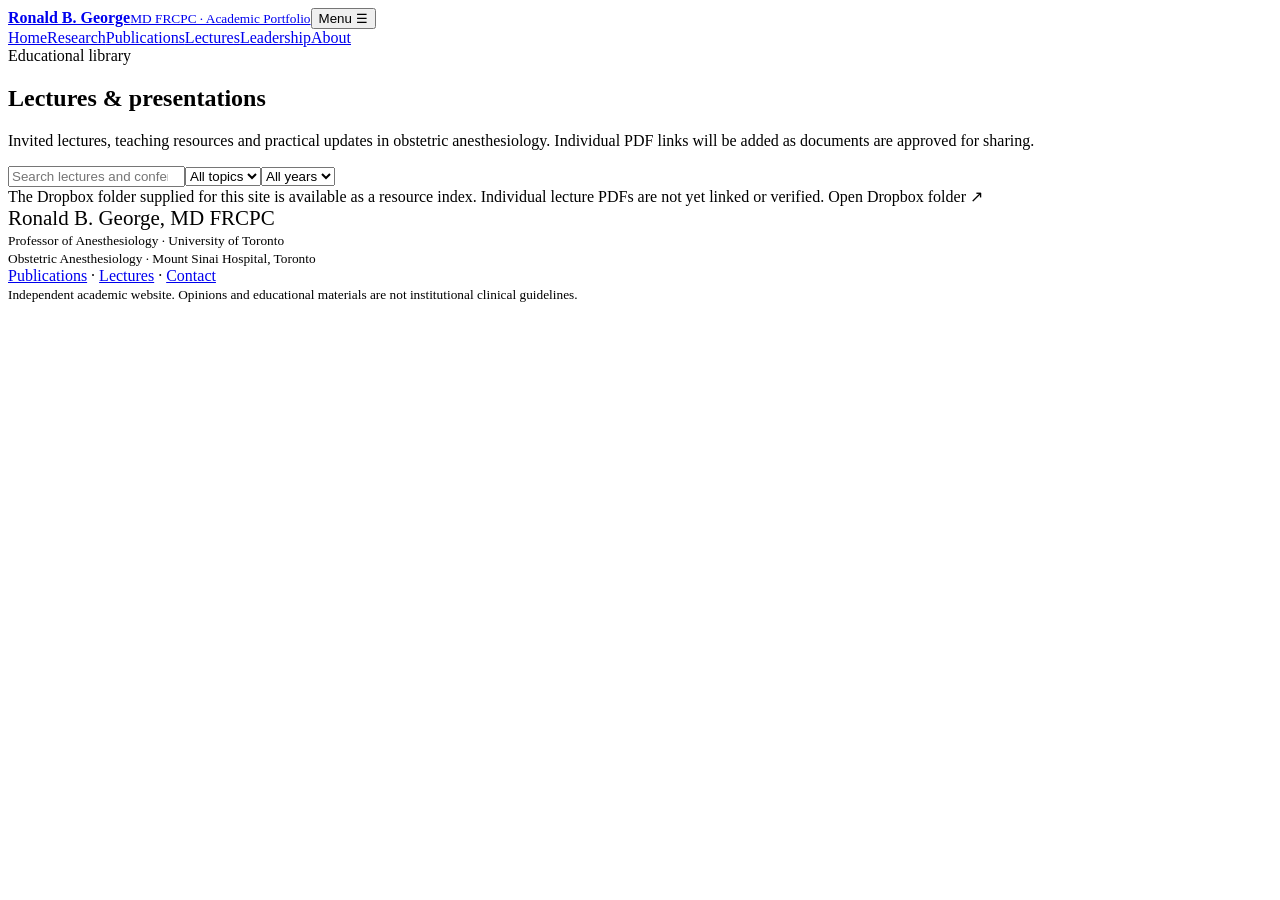
==== lectures.html @ 8bd41354 "Add files via upload" ====
<!doctype html><html lang="en"><head><meta charset="utf-8"><meta name="viewport" content="width=device-width,initial-scale=1"><meta name="description" content="Academic portfolio and educational library of Ronald B. George, MD FRCPC: obstetric anesthesiology research, publications, lectures and leadership."><title>Lectures | Ronald B. George</title><link rel="stylesheet" href="assets/style.css"></head><body><header class="site-header"><div class="container header-inner"><a class="brand" href="index.html"><strong>Ronald B. George</strong><small>MD FRCPC · Academic Portfolio</small></a><button class="menu-toggle" onclick="document.querySelector('.nav').classList.toggle('open')" aria-label="Toggle navigation">Menu ☰</button><nav class="nav" aria-label="Main navigation"><a href="index.html" data-nav="home">Home</a><a href="research.html" data-nav="research">Research</a><a href="publications.html" data-nav="publications">Publications</a><a href="lectures.html" data-nav="lectures">Lectures</a><a href="leadership.html" data-nav="leadership">Leadership</a><a href="about.html" data-nav="about">About</a></nav></div></header><section class="page-intro"><div class="container"><div class="eyebrow">Educational library</div><h1>Lectures & presentations</h1><p>Invited lectures, teaching resources and practical updates in obstetric anesthesiology. Individual PDF links will be added as documents are approved for sharing.</p></div></section><section class="section"><div class="container"><div class="toolbar"><input id="lecture-search" type="search" placeholder="Search lectures and conferences…" aria-label="Search lectures"><select id="lecture-topic" aria-label="Topic"><option value="">All topics</option></select><select id="lecture-year" aria-label="Year"><option value="">All years</option></select></div><div class="result-count" id="lecture-count"></div><div id="lecture-grid" class="cards"></div><div class="notice">The Dropbox folder supplied for this site is available as a resource index. Individual lecture PDFs are not yet linked or verified. <a id="dropbox-folder" target="_blank" rel="noopener noreferrer">Open Dropbox folder ↗</a></div></div></section><footer class="footer"><div class="container footer-inner"><div><div style="font-family:Georgia,serif;font-size:21px">Ronald B. George, MD FRCPC</div><small>Professor of Anesthesiology · University of Toronto<br>Obstetric Anesthesiology · Mount Sinai Hospital, Toronto</small></div><div><a href="publications.html">Publications</a> · <a href="lectures.html">Lectures</a> · <a href="about.html">Contact</a><br><small>Independent academic website. Opinions and educational materials are not institutional clinical guidelines.</small></div></div></footer><script>document.querySelector('[data-nav="lectures"]')?.classList.add('active');</script><script src="data/lectures.js"></script><script src="assets/site.js"></script><script>initLectures();document.getElementById('dropbox-folder').href=DROPBOX_FOLDER;</script></body></html>
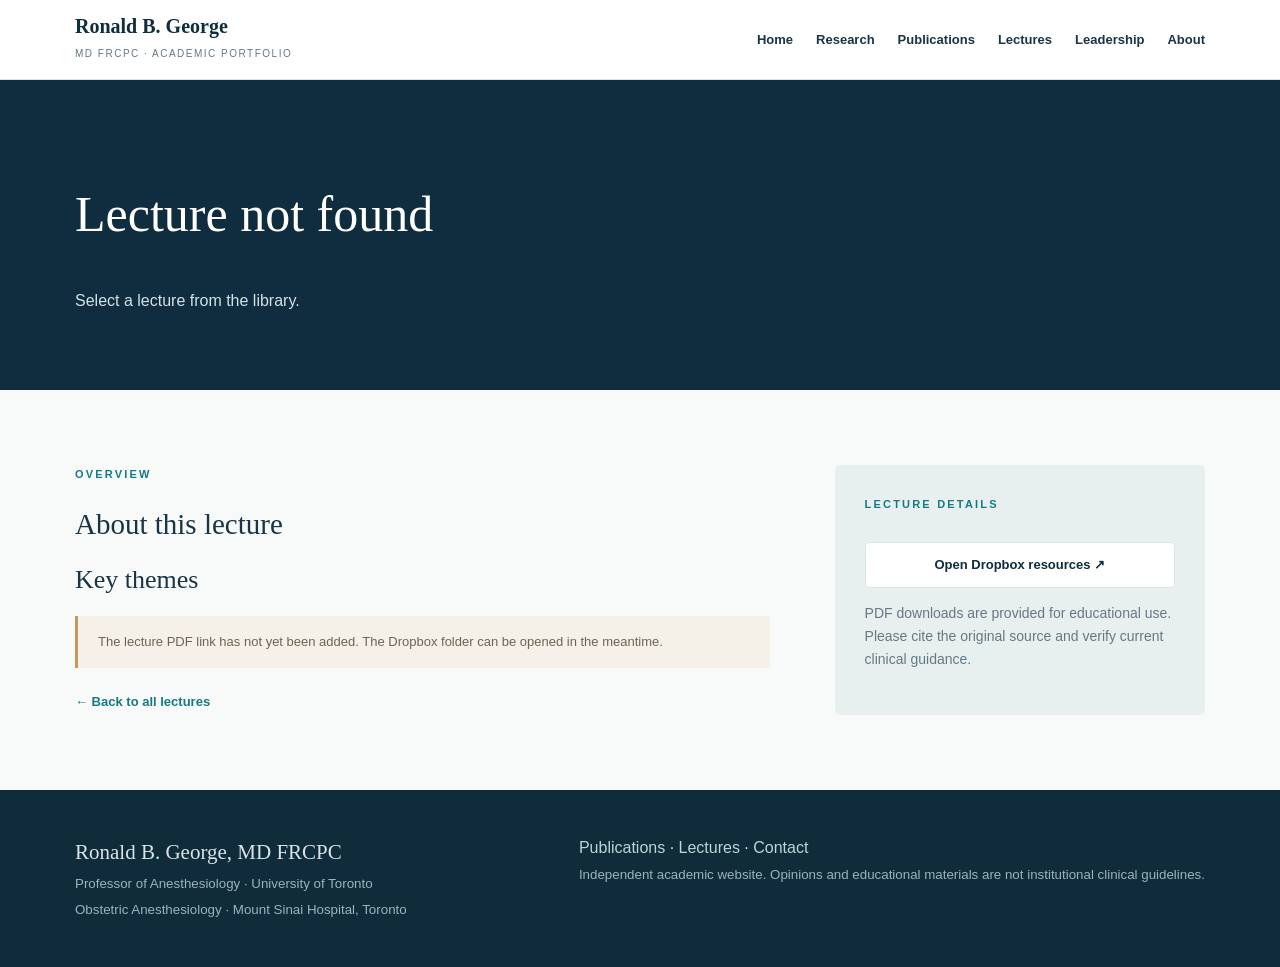
==== commit 8444607d: "Rename lecture.html to lectures.html" ====
--- a/lectures.html
+++ b/lectures.html
@@ -1 +1 @@
-<!doctype html><html lang="en"><head><meta charset="utf-8"><meta name="viewport" content="width=device-width,initial-scale=1"><meta name="description" content="Academic portfolio and educational library of Ronald B. George, MD FRCPC: obstetric anesthesiology research, publications, lectures and leadership."><title>Lectures | Ronald B. George</title><link rel="stylesheet" href="assets/style.css"></head><body><header class="site-header"><div class="container header-inner"><a class="brand" href="index.html"><strong>Ronald B. George</strong><small>MD FRCPC · Academic Portfolio</small></a><button class="menu-toggle" onclick="document.querySelector('.nav').classList.toggle('open')" aria-label="Toggle navigation">Menu ☰</button><nav class="nav" aria-label="Main navigation"><a href="index.html" data-nav="home">Home</a><a href="research.html" data-nav="research">Research</a><a href="publications.html" data-nav="publications">Publications</a><a href="lectures.html" data-nav="lectures">Lectures</a><a href="leadership.html" data-nav="leadership">Leadership</a><a href="about.html" data-nav="about">About</a></nav></div></header><section class="page-intro"><div class="container"><div class="eyebrow">Educational library</div><h1>Lectures & presentations</h1><p>Invited lectures, teaching resources and practical updates in obstetric anesthesiology. Individual PDF links will be added as documents are approved for sharing.</p></div></section><section class="section"><div class="container"><div class="toolbar"><input id="lecture-search" type="search" placeholder="Search lectures and conferences…" aria-label="Search lectures"><select id="lecture-topic" aria-label="Topic"><option value="">All topics</option></select><select id="lecture-year" aria-label="Year"><option value="">All years</option></select></div><div class="result-count" id="lecture-count"></div><div id="lecture-grid" class="cards"></div><div class="notice">The Dropbox folder supplied for this site is available as a resource index. Individual lecture PDFs are not yet linked or verified. <a id="dropbox-folder" target="_blank" rel="noopener noreferrer">Open Dropbox folder ↗</a></div></div></section><footer class="footer"><div class="container footer-inner"><div><div style="font-family:Georgia,serif;font-size:21px">Ronald B. George, MD FRCPC</div><small>Professor of Anesthesiology · University of Toronto<br>Obstetric Anesthesiology · Mount Sinai Hospital, Toronto</small></div><div><a href="publications.html">Publications</a> · <a href="lectures.html">Lectures</a> · <a href="about.html">Contact</a><br><small>Independent academic website. Opinions and educational materials are not institutional clinical guidelines.</small></div></div></footer><script>document.querySelector('[data-nav="lectures"]')?.classList.add('active');</script><script src="data/lectures.js"></script><script src="assets/site.js"></script><script>initLectures();document.getElementById('dropbox-folder').href=DROPBOX_FOLDER;</script></body></html>+<!doctype html><html lang="en"><head><meta charset="utf-8"><meta name="viewport" content="width=device-width,initial-scale=1"><meta name="description" content="Academic portfolio and educational library of Ronald B. George, MD FRCPC: obstetric anesthesiology research, publications, lectures and leadership."><title>Lecture | Ronald B. George</title><link rel="stylesheet" href="assets/style.css"></head><body><header class="site-header"><div class="container header-inner"><a class="brand" href="index.html"><strong>Ronald B. George</strong><small>MD FRCPC · Academic Portfolio</small></a><button class="menu-toggle" onclick="document.querySelector('.nav').classList.toggle('open')" aria-label="Toggle navigation">Menu ☰</button><nav class="nav" aria-label="Main navigation"><a href="index.html" data-nav="home">Home</a><a href="research.html" data-nav="research">Research</a><a href="publications.html" data-nav="publications">Publications</a><a href="lectures.html" data-nav="lectures">Lectures</a><a href="leadership.html" data-nav="leadership">Leadership</a><a href="about.html" data-nav="about">About</a></nav></div></header><section class="lecture-hero"><div class="container"><div class="eyebrow" id="detail-meta"></div><h1 id="detail-title">Lecture</h1><p id="detail-description"></p></div></section><section class="section"><div class="container lecture-info"><main><div class="eyebrow">Overview</div><h2 style="font:normal 29px Georgia,serif">About this lecture</h2><p id="detail-overview"></p><h2 style="font:normal 26px Georgia,serif">Key themes</h2><ul id="detail-points"></ul><div class="notice" id="detail-notice">The lecture PDF link has not yet been added. The Dropbox folder can be opened in the meantime.</div><a class="text-link" href="lectures.html">← Back to all lectures</a></main><aside class="aside-panel"><div class="eyebrow">Lecture details</div><h3 id="detail-conf"></h3><p id="detail-place"></p><p id="detail-status"></p><a id="detail-pdf" class="btn" href="#" style="width:100%;display:none" target="_blank" rel="noopener">View lecture PDF ↗</a><a id="detail-folder" class="btn ghost" target="_blank" rel="noopener" style="width:100%;margin-top:10px">Open Dropbox resources ↗</a><p class="small">PDF downloads are provided for educational use. Please cite the original source and verify current clinical guidance.</p></aside></div></section><footer class="footer"><div class="container footer-inner"><div><div style="font-family:Georgia,serif;font-size:21px">Ronald B. George, MD FRCPC</div><small>Professor of Anesthesiology · University of Toronto<br>Obstetric Anesthesiology · Mount Sinai Hospital, Toronto</small></div><div><a href="publications.html">Publications</a> · <a href="lectures.html">Lectures</a> · <a href="about.html">Contact</a><br><small>Independent academic website. Opinions and educational materials are not institutional clinical guidelines.</small></div></div></footer><script>document.querySelector('[data-nav="lecture"]')?.classList.add('active');</script><script src="data/lectures.js"></script><script src="assets/site.js"></script><script>initLectureDetail()</script></body></html>
--- a/assets/style.css
+++ b/assets/style.css
@@ -0,0 +1,3 @@
+@import url('https://fonts.googleapis.com/css2?family=DM+Sans:wght@400;500;600;700&family=Libre+Baskerville:wght@400;700&display=swap');
+:root{--navy:#102c3f;--ink:#183446;--muted:#657887;--teal:#147b83;--light:#e9f1f0;--paper:#f8faf9;--gold:#c39a5b;--line:#dce5e5;--white:#fff}*{box-sizing:border-box}html{scroll-behavior:smooth}body{margin:0;background:var(--paper);color:var(--ink);font:16px/1.65 'DM Sans',Arial,sans-serif}a{color:var(--teal);text-decoration:none}a:hover{text-decoration:underline}button,input,select{font:inherit}button{cursor:pointer}.container{max-width:1190px;margin:0 auto;padding:0 30px}.site-header{background:var(--white);border-bottom:1px solid var(--line);position:sticky;top:0;z-index:20}.header-inner{display:flex;justify-content:space-between;align-items:center;gap:20px;min-height:79px}.brand{text-decoration:none!important;color:var(--navy)}.brand strong{font-family:'Libre Baskerville',Georgia,serif;font-size:20px;display:block;line-height:1.3}.brand small{font-size:10px;letter-spacing:.15em;text-transform:uppercase;color:var(--muted)}.nav{display:flex;gap:23px;align-items:center}.nav a{font-size:13px;font-weight:700;color:var(--ink);padding:12px 0}.nav a.active{color:var(--teal);border-bottom:2px solid var(--teal)}.menu-toggle{display:none}.hero{background:var(--navy);color:#fff;position:relative;overflow:hidden}.hero:before{content:'';position:absolute;width:690px;height:690px;border:1px solid #ffffff21;border-radius:50%;right:-165px;top:-345px;box-shadow:0 0 0 105px #ffffff06,0 0 0 230px #ffffff04}.hero .container{position:relative}.hero-inner{padding:105px 0 110px;max-width:850px}.eyebrow{font-size:11px;letter-spacing:.20em;font-weight:700;text-transform:uppercase;color:var(--teal)}.hero .eyebrow{color:#a5d2cc}.hero h1{font:normal clamp(39px,5.2vw,68px)/1.15 'Libre Baskerville',Georgia,serif;letter-spacing:-.035em;margin:23px 0 26px}.hero p{color:#d0e0e6;max-width:710px;font-size:18px;line-height:1.85}.actions{display:flex;gap:12px;flex-wrap:wrap;margin-top:30px}.btn{display:inline-flex;align-items:center;justify-content:center;border:1px solid var(--teal);background:var(--teal);color:#fff;padding:11px 20px;font-weight:700;font-size:13px;border-radius:4px;text-decoration:none!important;gap:10px}.btn:hover{background:#0b5960;color:white}.btn.outline{background:transparent;border-color:#94b0bc;color:white}.btn.outline:hover{background:#ffffff15}.btn.ghost{background:white;color:var(--navy);border-color:var(--line)}.section{padding:75px 0}.section.alt{background:#eef4f3}.section-heading{display:flex;align-items:end;justify-content:space-between;gap:25px;margin-bottom:30px}.section-heading h2,.page-intro h1{font:normal clamp(30px,3.8vw,46px)/1.24 'Libre Baskerville',Georgia,serif;letter-spacing:-.035em;margin:8px 0}.section-heading p{color:var(--muted);max-width:590px;margin:9px 0 0}.text-link{font-weight:700;font-size:13px;white-space:nowrap}.cards{display:grid;grid-template-columns:repeat(2,minmax(0,1fr));gap:22px}.lecture-card{background:white;border:1px solid var(--line);border-radius:6px;overflow:hidden;transition:transform .2s,box-shadow .2s}.lecture-card:hover{transform:translateY(-3px);box-shadow:0 12px 35px #102c3f12}.visual{height:220px;background:#123d4b;position:relative;overflow:hidden;display:flex;align-items:flex-end;padding:24px}.visual:before{content:'';width:270px;height:270px;border:1px solid #ffffff36;border-radius:50%;position:absolute;right:-55px;top:-110px;box-shadow:0 0 0 32px #ffffff0b,0 0 0 90px #ffffff09,0 0 0 145px #ffffff07}.visual:after{content:'';height:7px;width:100px;background:var(--gold);position:absolute;top:29px;left:25px}.visual.analgesia{background:linear-gradient(132deg,#31505b,#577d7f)}.visual.hemorrhage{background:linear-gradient(132deg,#234358,#8b5250)}.visual.systems{background:linear-gradient(132deg,#1c5360,#1f7b83)}.visual.cesarean{background:linear-gradient(132deg,#3b596c,#436979)}.visual span{position:relative;color:white;font-family:'Libre Baskerville',Georgia,serif;font-size:22px;max-width:300px;line-height:1.4}.card-content{padding:24px}.card-meta{font-size:11px;font-weight:700;text-transform:uppercase;letter-spacing:.11em;color:var(--teal)}.card-content h3{font:normal 21px/1.42 'Libre Baskerville',Georgia,serif;margin:12px 0}.card-content h3 a{color:var(--navy)}.card-content p{font-size:13px;color:var(--muted);margin:0 0 14px}.tag{display:inline-block;background:#e4f0ef;color:#236b70;font-size:11px;font-weight:700;padding:4px 9px;border-radius:3px}.cols-3{display:grid;grid-template-columns:repeat(3,minmax(0,1fr));gap:20px}.pillar{padding:28px;background:white;border:1px solid var(--line);border-radius:5px;min-height:175px}.pillar b{display:block;color:var(--gold);font-size:12px;margin-bottom:18px}.pillar h3{font:normal 19px/1.5 'Libre Baskerville',Georgia,serif;margin:0}.stats{display:flex;gap:40px;flex-wrap:wrap;padding:35px 0;border-bottom:1px solid var(--line)}.stat strong{display:block;font-size:32px;color:var(--navy);font-weight:600}.stat span{font-size:12px;color:var(--muted)}.page-intro{background:#e8f0ef;padding:74px 0 68px}.page-intro p{max-width:740px;color:#536f7c;font-size:17px;margin:13px 0 0}.toolbar{display:flex;flex-wrap:wrap;gap:10px;margin:0 0 28px}.toolbar input,.toolbar select{background:white;color:var(--ink);border:1px solid #cddadb;padding:12px 14px;border-radius:3px;min-width:155px}.toolbar input{flex:2;min-width:240px}.toolbar select{flex:1}.result-count{font-size:13px;color:var(--muted);margin-bottom:20px}.pub-list{display:grid;gap:12px}.pub{padding:23px 25px;background:white;border:1px solid var(--line);border-left:3px solid #74a4a0}.pub-top{display:flex;gap:8px;align-items:center;flex-wrap:wrap;font-size:11px;font-weight:700;text-transform:uppercase;letter-spacing:.08em;color:var(--teal)}.pub h3{margin:8px 0 6px;font:normal 18px/1.5 'Libre Baskerville',Georgia,serif}.pub p{margin:2px 0;font-size:13px;color:var(--muted)}.pub .pub-link{font-size:12px;font-weight:700;display:inline-block;margin-top:8px}.pill{font-weight:700;background:#eef3f2;padding:3px 7px;border-radius:3px;font-size:10px;color:#647f87}.prose{max-width:800px}.prose h2{font:normal 27px/1.4 'Libre Baskerville',Georgia,serif;margin:35px 0 10px}.prose p{color:#536b78}.profile-grid{display:grid;grid-template-columns:1.15fr .85fr;gap:70px}.aside-panel{background:#e8f0ef;padding:30px;border-radius:5px}.aside-panel h3{font-family:'Libre Baskerville',Georgia,serif;font-weight:400}.aside-panel p{font-size:14px;color:var(--muted)}.line-list{list-style:none;padding:0}.line-list li{padding:13px 0;border-bottom:1px solid var(--line);font-size:14px}.feature-block{display:grid;grid-template-columns:1fr 1fr;gap:40px;align-items:center}.feature-art{min-height:340px;background:linear-gradient(145deg,#1c4a5c,#216a72);border-radius:5px;position:relative;overflow:hidden}.feature-art:before{content:'';position:absolute;inset:45px;border:1px solid #ffffff50;border-radius:50%;transform:translateX(90px);box-shadow:0 0 0 45px #ffffff08,0 0 0 95px #ffffff08}.feature-art .art-word{position:absolute;left:35px;bottom:35px;font:normal 36px/1.3 'Libre Baskerville',Georgia,serif;color:white;max-width:280px}.footer{background:#102b3a;color:#d8e4e8;padding:45px 0}.footer-inner{display:flex;justify-content:space-between;gap:35px;flex-wrap:wrap}.footer a{color:#b6d8db}.footer small{color:#9db3bd}.empty{text-align:center;padding:48px;background:white;border:1px dashed var(--line)}.small{font-size:13px;color:var(--muted)}.lecture-hero{padding:60px 0;background:var(--navy);color:white}.lecture-hero h1{font:normal clamp(32px,4vw,50px)/1.3 'Libre Baskerville',Georgia,serif;max-width:920px}.lecture-hero .eyebrow{color:#a5d2cc}.lecture-hero p{color:#d4e2e6}.lecture-info{display:grid;grid-template-columns:1.5fr .8fr;gap:65px}.status{display:inline-block;font-size:12px;font-weight:700;color:var(--teal);padding:5px 10px;background:#e6f0ee}.notice{border-left:3px solid var(--gold);padding:15px 20px;background:#f5f0e8;font-size:13px;color:#6c6555;margin:20px 0}.muted{color:var(--muted)}.mobile-only{display:none}
+@media(max-width:850px){.nav{display:none;position:absolute;top:79px;left:0;right:0;background:white;padding:18px 30px;flex-direction:column;align-items:start;gap:2px;border-bottom:1px solid var(--line)}.nav.open{display:flex}.menu-toggle{display:block;background:white;border:1px solid var(--line);border-radius:3px;padding:6px 12px}.cols-3{grid-template-columns:repeat(2,1fr)}.profile-grid,.lecture-info,.feature-block{grid-template-columns:1fr;gap:25px}.hero-inner{padding:75px 0}}@media(max-width:600px){.container{padding:0 20px}.cards,.cols-3{grid-template-columns:1fr}.section{padding:52px 0}.page-intro{padding:48px 0}.section-heading{align-items:start;flex-direction:column}.visual{height:190px}.stats{gap:22px}.stat strong{font-size:26px}.hero h1{font-size:39px}.feature-art{min-height:260px}}
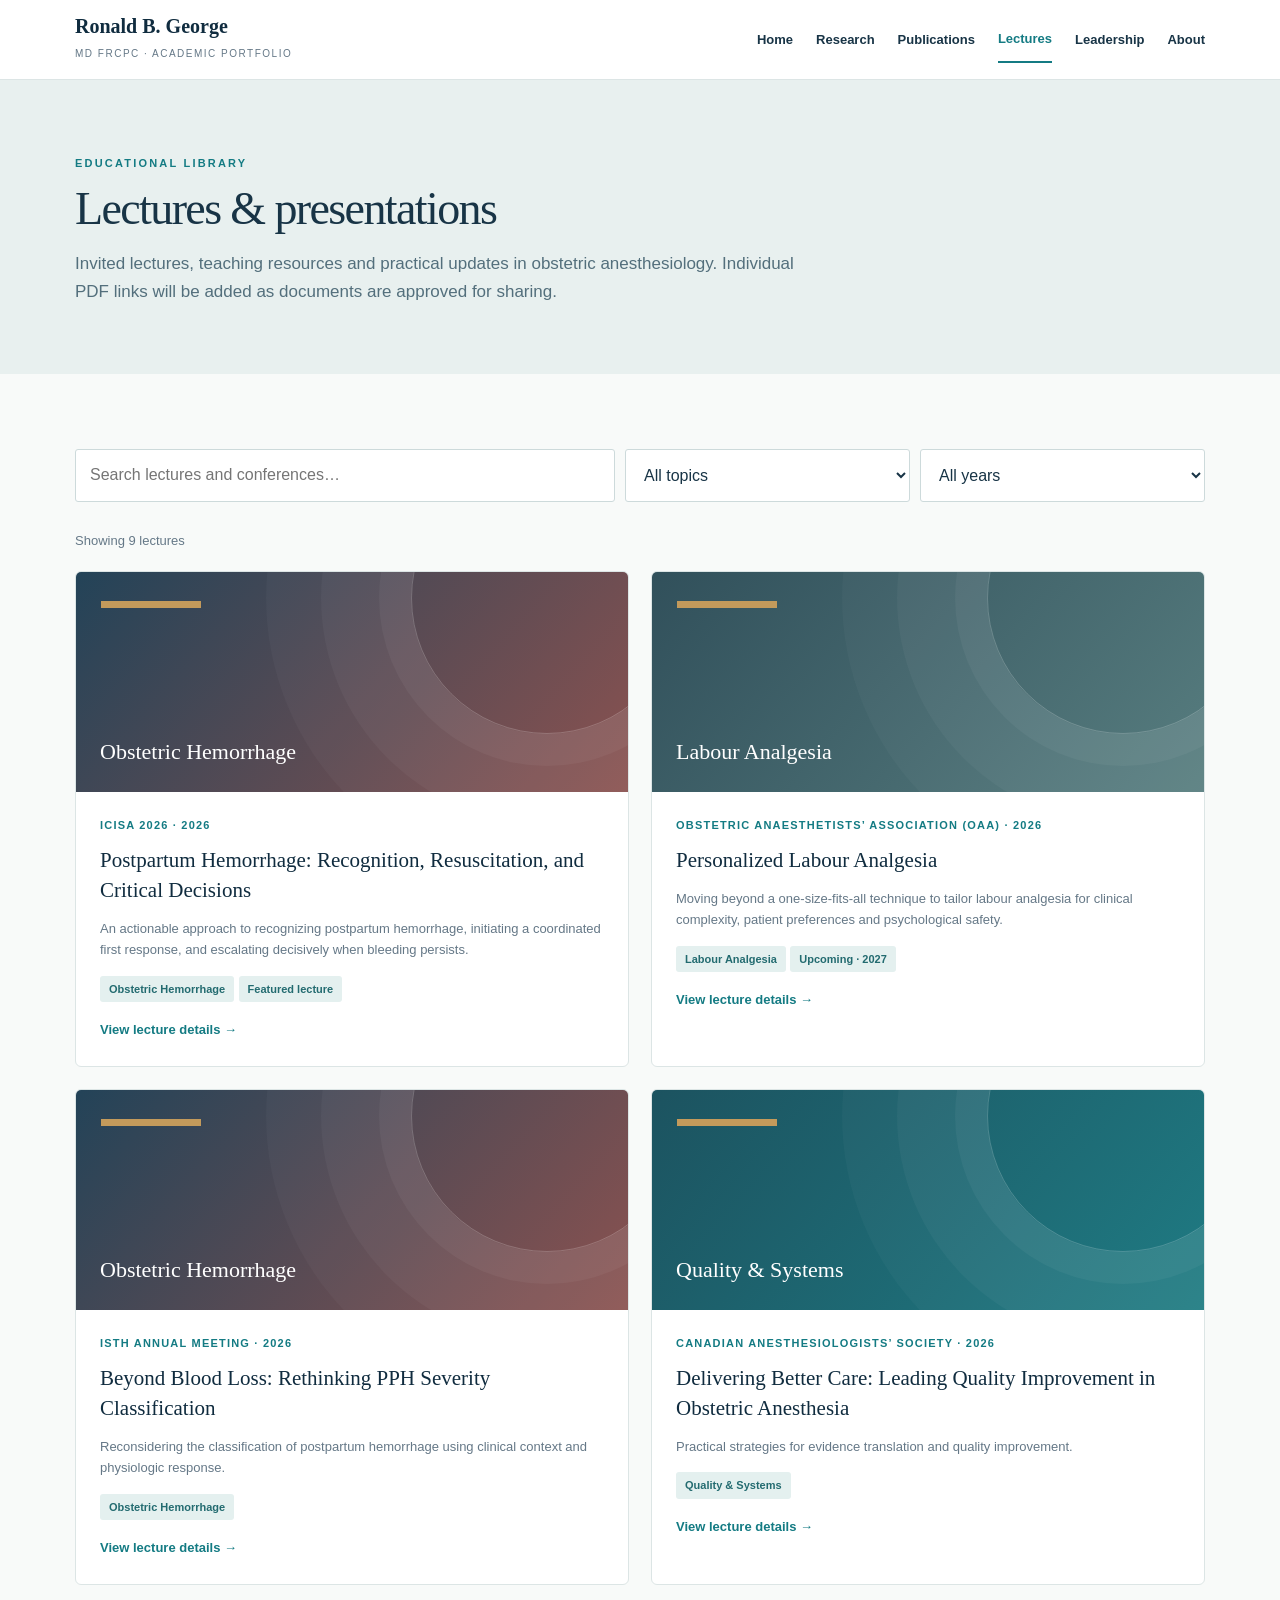
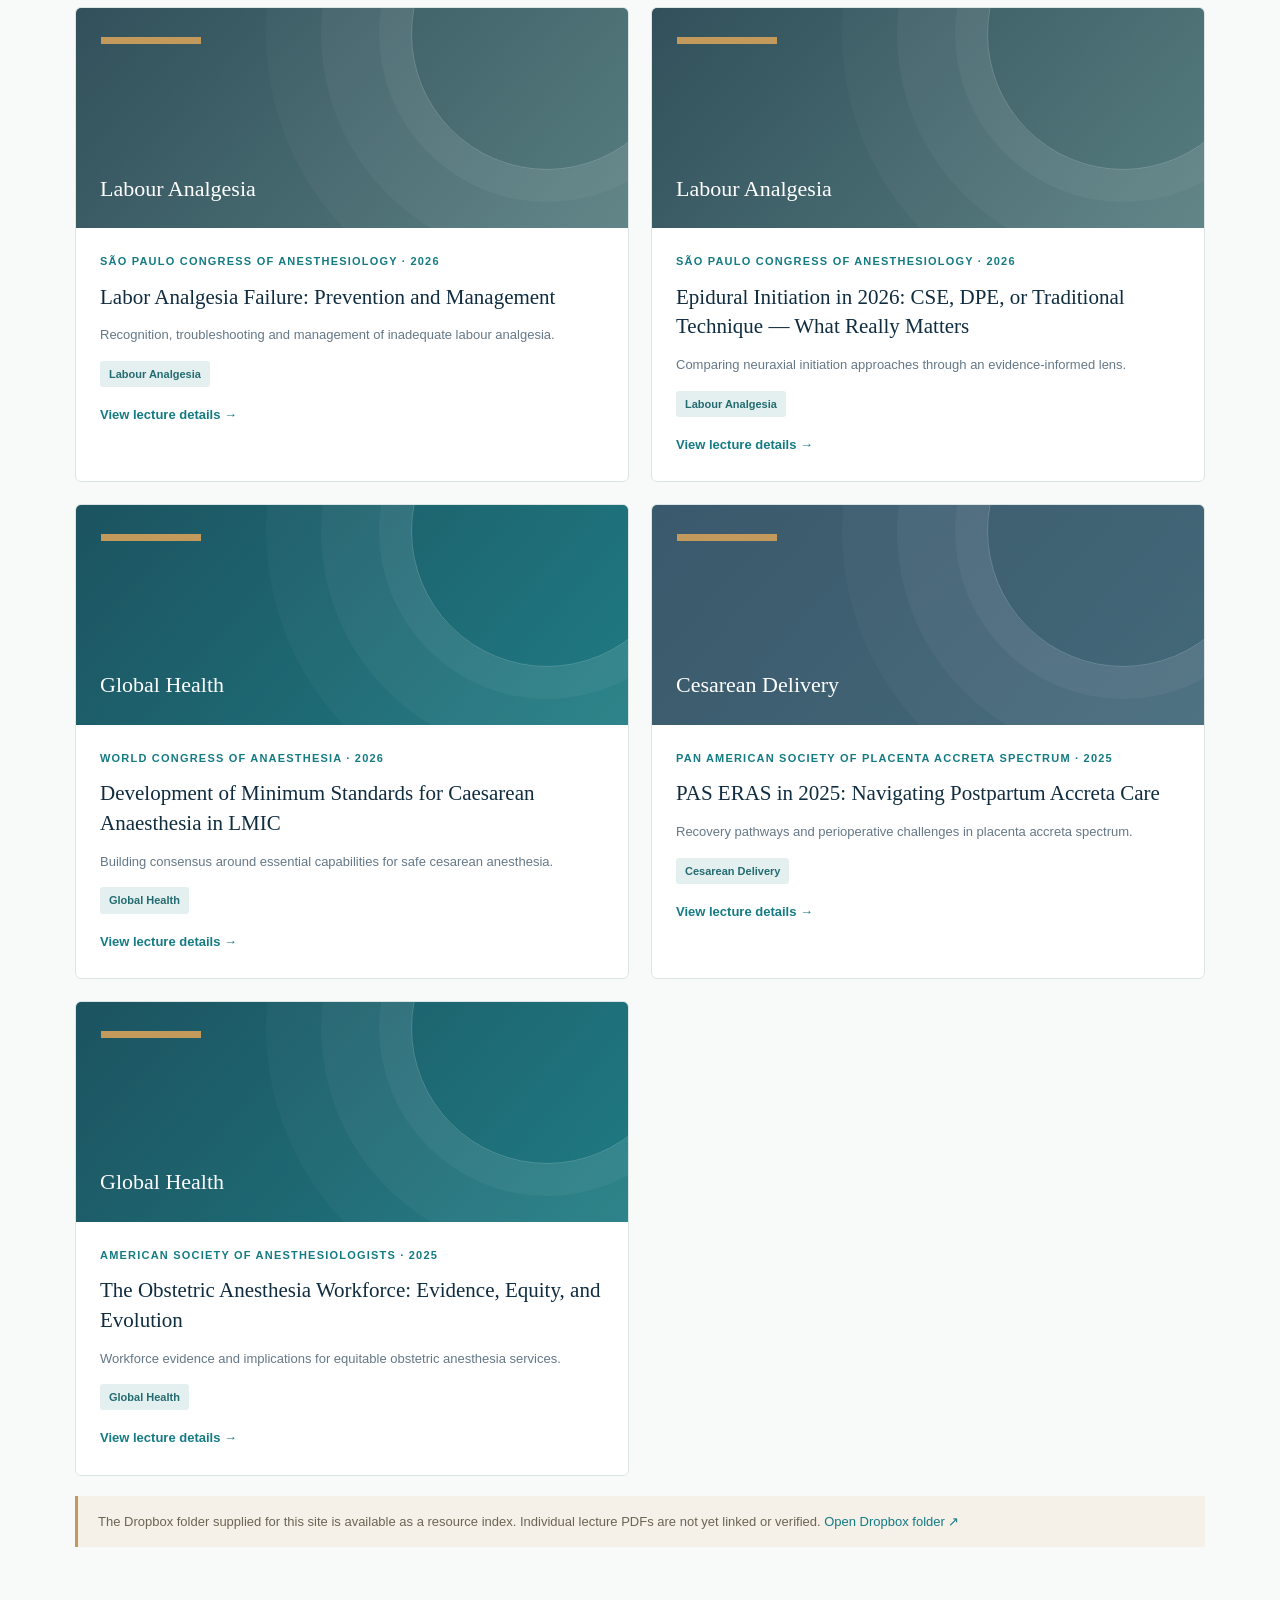
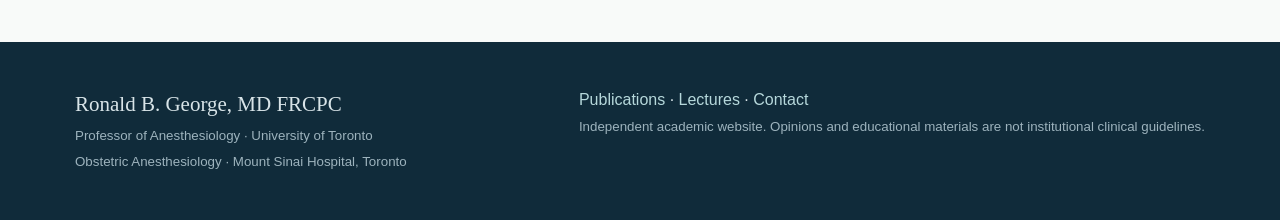
==== commit 501ed2d8: "Add files via upload" ====
--- a/lectures.html
+++ b/lectures.html
@@ -1 +1 @@
-<!doctype html><html lang="en"><head><meta charset="utf-8"><meta name="viewport" content="width=device-width,initial-scale=1"><meta name="description" content="Academic portfolio and educational library of Ronald B. George, MD FRCPC: obstetric anesthesiology research, publications, lectures and leadership."><title>Lecture | Ronald B. George</title><link rel="stylesheet" href="assets/style.css"></head><body><header class="site-header"><div class="container header-inner"><a class="brand" href="index.html"><strong>Ronald B. George</strong><small>MD FRCPC · Academic Portfolio</small></a><button class="menu-toggle" onclick="document.querySelector('.nav').classList.toggle('open')" aria-label="Toggle navigation">Menu ☰</button><nav class="nav" aria-label="Main navigation"><a href="index.html" data-nav="home">Home</a><a href="research.html" data-nav="research">Research</a><a href="publications.html" data-nav="publications">Publications</a><a href="lectures.html" data-nav="lectures">Lectures</a><a href="leadership.html" data-nav="leadership">Leadership</a><a href="about.html" data-nav="about">About</a></nav></div></header><section class="lecture-hero"><div class="container"><div class="eyebrow" id="detail-meta"></div><h1 id="detail-title">Lecture</h1><p id="detail-description"></p></div></section><section class="section"><div class="container lecture-info"><main><div class="eyebrow">Overview</div><h2 style="font:normal 29px Georgia,serif">About this lecture</h2><p id="detail-overview"></p><h2 style="font:normal 26px Georgia,serif">Key themes</h2><ul id="detail-points"></ul><div class="notice" id="detail-notice">The lecture PDF link has not yet been added. The Dropbox folder can be opened in the meantime.</div><a class="text-link" href="lectures.html">← Back to all lectures</a></main><aside class="aside-panel"><div class="eyebrow">Lecture details</div><h3 id="detail-conf"></h3><p id="detail-place"></p><p id="detail-status"></p><a id="detail-pdf" class="btn" href="#" style="width:100%;display:none" target="_blank" rel="noopener">View lecture PDF ↗</a><a id="detail-folder" class="btn ghost" target="_blank" rel="noopener" style="width:100%;margin-top:10px">Open Dropbox resources ↗</a><p class="small">PDF downloads are provided for educational use. Please cite the original source and verify current clinical guidance.</p></aside></div></section><footer class="footer"><div class="container footer-inner"><div><div style="font-family:Georgia,serif;font-size:21px">Ronald B. George, MD FRCPC</div><small>Professor of Anesthesiology · University of Toronto<br>Obstetric Anesthesiology · Mount Sinai Hospital, Toronto</small></div><div><a href="publications.html">Publications</a> · <a href="lectures.html">Lectures</a> · <a href="about.html">Contact</a><br><small>Independent academic website. Opinions and educational materials are not institutional clinical guidelines.</small></div></div></footer><script>document.querySelector('[data-nav="lecture"]')?.classList.add('active');</script><script src="data/lectures.js"></script><script src="assets/site.js"></script><script>initLectureDetail()</script></body></html>
+<!doctype html><html lang="en"><head><meta charset="utf-8"><meta name="viewport" content="width=device-width,initial-scale=1"><meta name="description" content="Academic portfolio and educational library of Ronald B. George, MD FRCPC: obstetric anesthesiology research, publications, lectures and leadership."><title>Lectures | Ronald B. George</title><link rel="stylesheet" href="assets/style.css"></head><body><header class="site-header"><div class="container header-inner"><a class="brand" href="index.html"><strong>Ronald B. George</strong><small>MD FRCPC · Academic Portfolio</small></a><button class="menu-toggle" onclick="document.querySelector('.nav').classList.toggle('open')" aria-label="Toggle navigation">Menu ☰</button><nav class="nav" aria-label="Main navigation"><a href="index.html" data-nav="home">Home</a><a href="research.html" data-nav="research">Research</a><a href="publications.html" data-nav="publications">Publications</a><a href="lectures.html" data-nav="lectures">Lectures</a><a href="leadership.html" data-nav="leadership">Leadership</a><a href="about.html" data-nav="about">About</a></nav></div></header><section class="page-intro"><div class="container"><div class="eyebrow">Educational library</div><h1>Lectures & presentations</h1><p>Invited lectures, teaching resources and practical updates in obstetric anesthesiology. Individual PDF links will be added as documents are approved for sharing.</p></div></section><section class="section"><div class="container"><div class="toolbar"><input id="lecture-search" type="search" placeholder="Search lectures and conferences…" aria-label="Search lectures"><select id="lecture-topic" aria-label="Topic"><option value="">All topics</option></select><select id="lecture-year" aria-label="Year"><option value="">All years</option></select></div><div class="result-count" id="lecture-count"></div><div id="lecture-grid" class="cards"></div><div class="notice">The Dropbox folder supplied for this site is available as a resource index. Individual lecture PDFs are not yet linked or verified. <a id="dropbox-folder" target="_blank" rel="noopener noreferrer">Open Dropbox folder ↗</a></div></div></section><footer class="footer"><div class="container footer-inner"><div><div style="font-family:Georgia,serif;font-size:21px">Ronald B. George, MD FRCPC</div><small>Professor of Anesthesiology · University of Toronto<br>Obstetric Anesthesiology · Mount Sinai Hospital, Toronto</small></div><div><a href="publications.html">Publications</a> · <a href="lectures.html">Lectures</a> · <a href="about.html">Contact</a><br><small>Independent academic website. Opinions and educational materials are not institutional clinical guidelines.</small></div></div></footer><script>document.querySelector('[data-nav="lectures"]')?.classList.add('active');</script><script src="data/lectures.js"></script><script src="assets/site.js"></script><script>initLectures();document.getElementById('dropbox-folder').href=DROPBOX_FOLDER;</script></body></html>
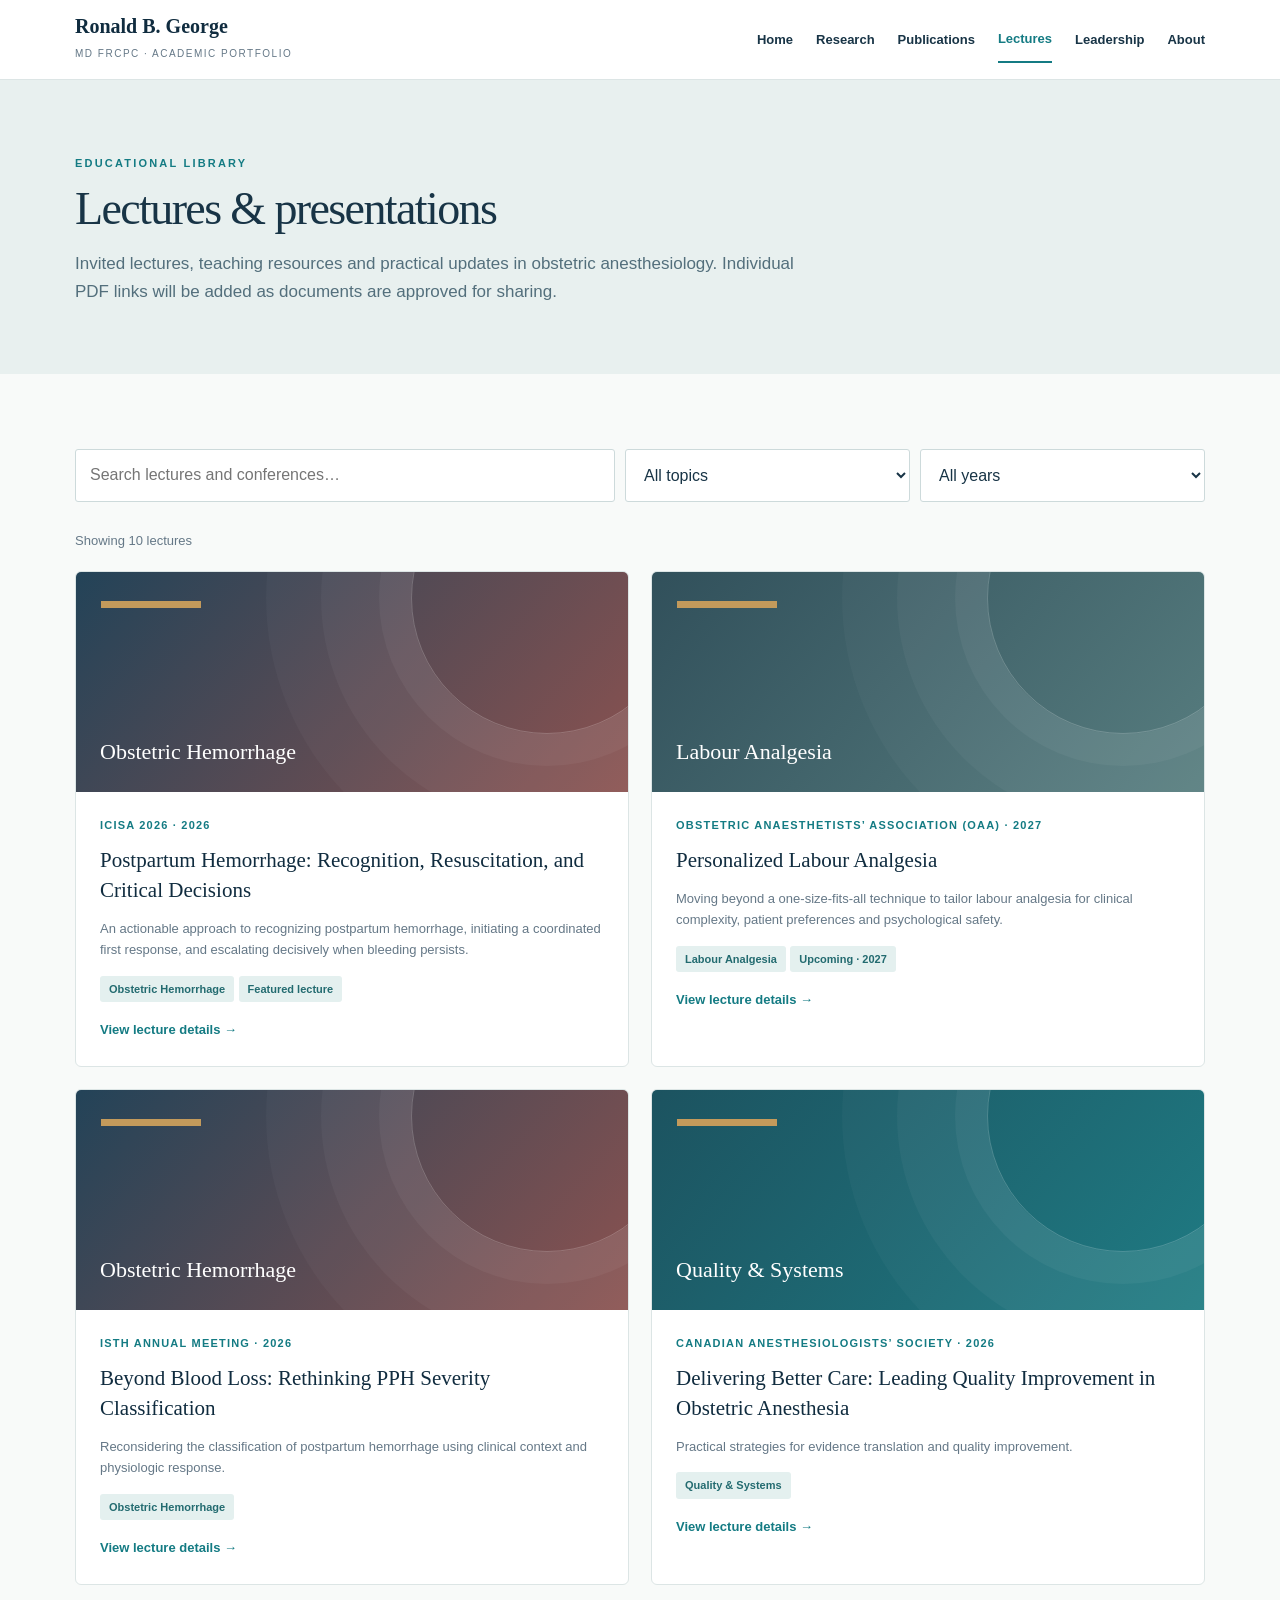
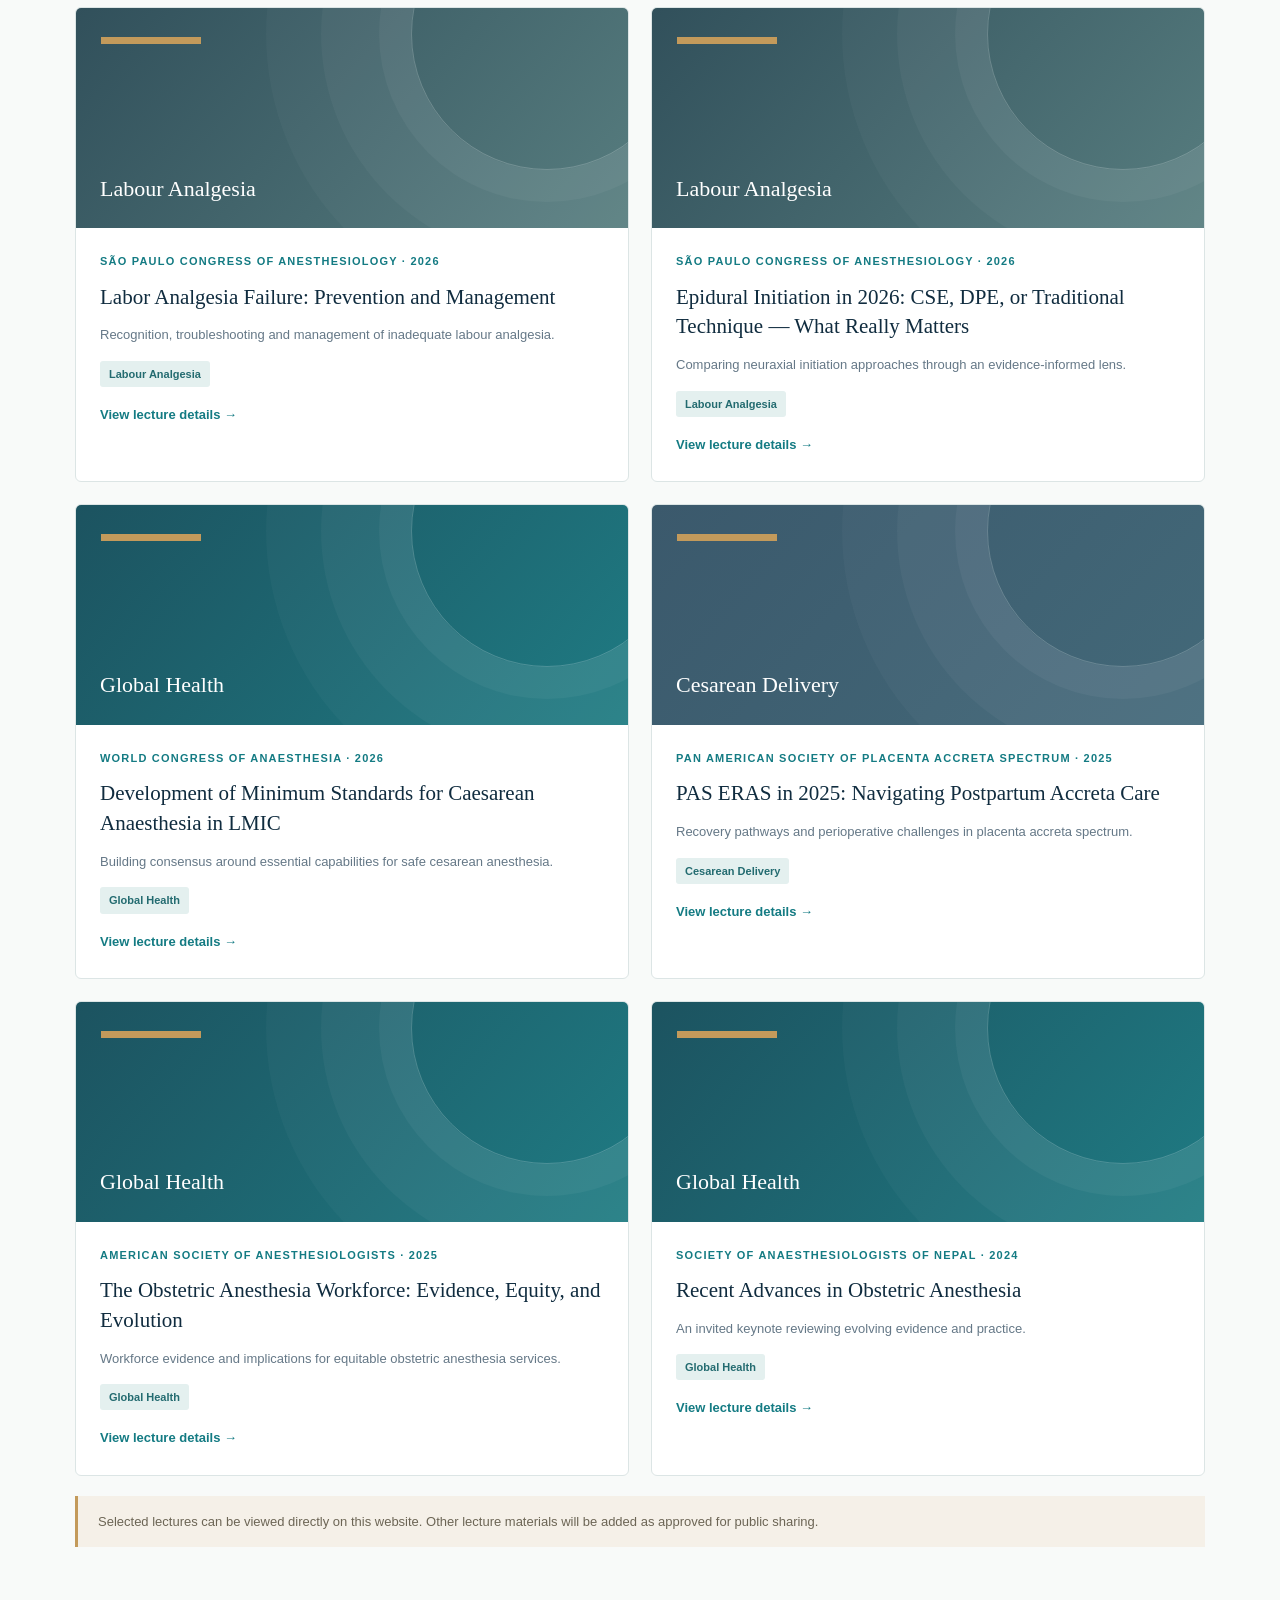
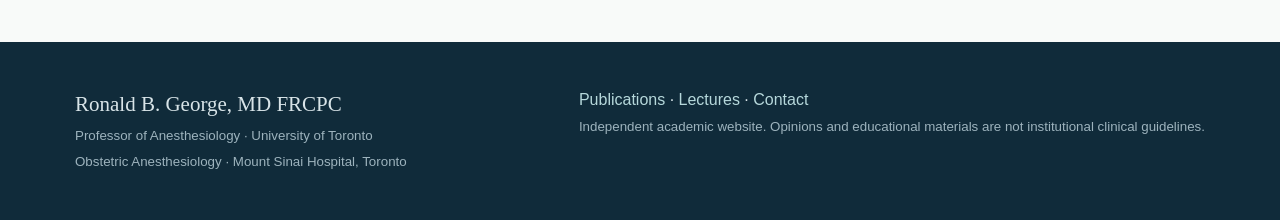
==== commit dd090157: "Add files via upload" ====
--- a/lectures.html
+++ b/lectures.html
@@ -1 +1 @@
-<!doctype html><html lang="en"><head><meta charset="utf-8"><meta name="viewport" content="width=device-width,initial-scale=1"><meta name="description" content="Academic portfolio and educational library of Ronald B. George, MD FRCPC: obstetric anesthesiology research, publications, lectures and leadership."><title>Lectures | Ronald B. George</title><link rel="stylesheet" href="assets/style.css"></head><body><header class="site-header"><div class="container header-inner"><a class="brand" href="index.html"><strong>Ronald B. George</strong><small>MD FRCPC · Academic Portfolio</small></a><button class="menu-toggle" onclick="document.querySelector('.nav').classList.toggle('open')" aria-label="Toggle navigation">Menu ☰</button><nav class="nav" aria-label="Main navigation"><a href="index.html" data-nav="home">Home</a><a href="research.html" data-nav="research">Research</a><a href="publications.html" data-nav="publications">Publications</a><a href="lectures.html" data-nav="lectures">Lectures</a><a href="leadership.html" data-nav="leadership">Leadership</a><a href="about.html" data-nav="about">About</a></nav></div></header><section class="page-intro"><div class="container"><div class="eyebrow">Educational library</div><h1>Lectures & presentations</h1><p>Invited lectures, teaching resources and practical updates in obstetric anesthesiology. Individual PDF links will be added as documents are approved for sharing.</p></div></section><section class="section"><div class="container"><div class="toolbar"><input id="lecture-search" type="search" placeholder="Search lectures and conferences…" aria-label="Search lectures"><select id="lecture-topic" aria-label="Topic"><option value="">All topics</option></select><select id="lecture-year" aria-label="Year"><option value="">All years</option></select></div><div class="result-count" id="lecture-count"></div><div id="lecture-grid" class="cards"></div><div class="notice">The Dropbox folder supplied for this site is available as a resource index. Individual lecture PDFs are not yet linked or verified. <a id="dropbox-folder" target="_blank" rel="noopener noreferrer">Open Dropbox folder ↗</a></div></div></section><footer class="footer"><div class="container footer-inner"><div><div style="font-family:Georgia,serif;font-size:21px">Ronald B. George, MD FRCPC</div><small>Professor of Anesthesiology · University of Toronto<br>Obstetric Anesthesiology · Mount Sinai Hospital, Toronto</small></div><div><a href="publications.html">Publications</a> · <a href="lectures.html">Lectures</a> · <a href="about.html">Contact</a><br><small>Independent academic website. Opinions and educational materials are not institutional clinical guidelines.</small></div></div></footer><script>document.querySelector('[data-nav="lectures"]')?.classList.add('active');</script><script src="data/lectures.js"></script><script src="assets/site.js"></script><script>initLectures();document.getElementById('dropbox-folder').href=DROPBOX_FOLDER;</script></body></html>+<!doctype html><html lang="en"><head><meta charset="utf-8"><meta name="viewport" content="width=device-width,initial-scale=1"><meta name="description" content="Academic portfolio and educational library of Ronald B. George, MD FRCPC: obstetric anesthesiology research, publications, lectures and leadership."><title>Lectures | Ronald B. George</title><link rel="stylesheet" href="assets/style.css"></head><body><header class="site-header"><div class="container header-inner"><a class="brand" href="index.html"><strong>Ronald B. George</strong><small>MD FRCPC · Academic Portfolio</small></a><button class="menu-toggle" onclick="document.querySelector('.nav').classList.toggle('open')" aria-label="Toggle navigation">Menu ☰</button><nav class="nav" aria-label="Main navigation"><a href="index.html" data-nav="home">Home</a><a href="research.html" data-nav="research">Research</a><a href="publications.html" data-nav="publications">Publications</a><a href="lectures.html" data-nav="lectures">Lectures</a><a href="leadership.html" data-nav="leadership">Leadership</a><a href="about.html" data-nav="about">About</a></nav></div></header><section class="page-intro"><div class="container"><div class="eyebrow">Educational library</div><h1>Lectures & presentations</h1><p>Invited lectures, teaching resources and practical updates in obstetric anesthesiology. Individual PDF links will be added as documents are approved for sharing.</p></div></section><section class="section"><div class="container"><div class="toolbar"><input id="lecture-search" type="search" placeholder="Search lectures and conferences…" aria-label="Search lectures"><select id="lecture-topic" aria-label="Topic"><option value="">All topics</option></select><select id="lecture-year" aria-label="Year"><option value="">All years</option></select></div><div class="result-count" id="lecture-count"></div><div id="lecture-grid" class="cards"></div><div class="notice">Selected lectures can be viewed directly on this website. Other lecture materials will be added as approved for public sharing.</div></div></section><footer class="footer"><div class="container footer-inner"><div><div style="font-family:Georgia,serif;font-size:21px">Ronald B. George, MD FRCPC</div><small>Professor of Anesthesiology · University of Toronto<br>Obstetric Anesthesiology · Mount Sinai Hospital, Toronto</small></div><div><a href="publications.html">Publications</a> · <a href="lectures.html">Lectures</a> · <a href="about.html">Contact</a><br><small>Independent academic website. Opinions and educational materials are not institutional clinical guidelines.</small></div></div></footer><script>document.querySelector('[data-nav="lectures"]')?.classList.add('active');</script><script src="data/lectures.js"></script><script src="assets/site.js"></script><script>initLectures();</script></body></html>
